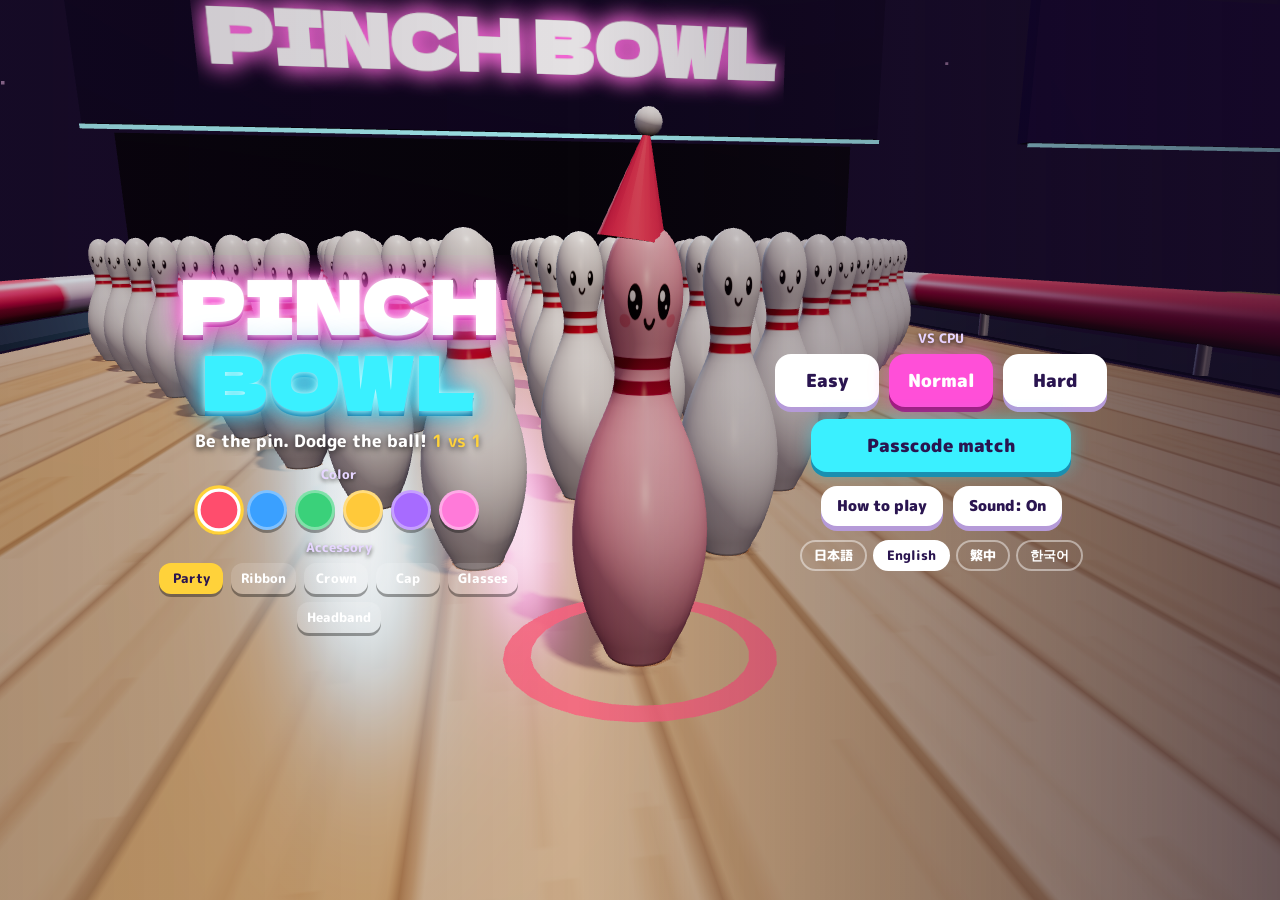
==== adcheck.html @ 15f8d1b8 "広告の確認用ページ（見本・公開はしない） Co-Authored-By: Claude Opus 5.5 <noreply@anthropic.com> Claude-Session: https:/" ====
<!doctype html>
<html lang="ja">
<head>
<!-- Google tag (gtag.js) -->
<script async src="https://www.googletagmanager.com/gtag/js?id=G-5RB6XMN0QR"></script>
<script>
  window.dataLayer = window.dataLayer || [];
  function gtag(){dataLayer.push(arguments);}
  gtag('js', new Date());
  gtag('config', 'G-5RB6XMN0QR');
</script>
<meta charset="utf-8">
<meta name="viewport" content="width=device-width,initial-scale=1,maximum-scale=1,user-scalable=no,viewport-fit=cover">
<title>ピンチボウル</title>
<meta name="description" content="ボウリングのピンになって、球をよけろ！ 投げる番とよける番を交代する1対1。ピンがたくさん残った方が勝ち。">
<meta name="theme-color" content="#160b26">
<meta property="og:title" content="ピンチボウル">
<meta property="og:description" content="ボウリングのピンになって、球をよけろ！ 1対1">
<meta name="apple-mobile-web-app-capable" content="yes">
<link rel="manifest" href="manifest.json">
<link rel="icon" href="icons/icon-192.png">
<link rel="apple-touch-icon" href="icons/apple-touch-icon.png">
<link rel="preconnect" href="https://fonts.googleapis.com">
<link rel="preconnect" href="https://fonts.gstatic.com" crossorigin>
<link href="https://fonts.googleapis.com/css2?family=Dela+Gothic+One&family=M+PLUS+Rounded+1c:wght@500;800;900&display=swap" rel="stylesheet">
<link rel="stylesheet" href="css/style.css">
<!-- nasubi-track: 結果画面とXへの投稿の回数を記録（ゲームの動きには影響しない） -->
<script>(function(){try{var G="pinchbowl",IDS=["s-result"];
function ev(n){try{if(typeof gtag==='function')gtag('event',n,{game:G});}catch(e){}}
var o=window.open;window.open=function(u){try{if(/intent\/(post|tweet)/.test(String(u)))ev('x_share');}catch(e){}return o.apply(window,arguments);};
if(!IDS.length)return;
function vis(e){if(!e||!e.isConnected||e.closest('[hidden]'))return false;var r=e.getBoundingClientRect();if(r.width<1||r.height<1)return false;for(var n=e;n&&n.nodeType===1;n=n.parentElement){var s=getComputedStyle(n);if(s.display==='none'||s.visibility==='hidden'||parseFloat(s.opacity)<0.05)return false;}return true;}
var was={};setInterval(function(){try{var any=false;for(var i=0;i<IDS.length;i++){if(vis(document.getElementById(IDS[i])))any=true;}if(any&&!was.v)ev('result_view');was.v=any;}catch(e){}},700);
}catch(e){}})();</script>
<meta name="robots" content="noindex">
<!-- nasubi-ad: 結果画面の決めた場所のいちばん下に広告の帯を1つだけ出す（遊んでいる最中は出さない・ボタンに重ねない） -->
<script>(function(){try{var C=[{"a": "#s-result .card", "v": "#s-result"}],AD='https://nasubi-no-oniwa.github.io/ad/';
if(/[?&]noad=1/.test(location.search))return;
var ifr=null,boxes=[];
function vis(e){if(!e||!e.isConnected||e.closest('[hidden]'))return false;var r=e.getBoundingClientRect();if(r.width<1||r.height<1)return false;for(var n=e;n&&n.nodeType===1;n=n.parentElement){var s=getComputedStyle(n);if(s.display==='none'||s.visibility==='hidden'||parseFloat(s.opacity)<0.05)return false;}return true;}
function mk(){var b=document.createElement('div');b.className='nsb-ad';b.style.cssText='display:block;width:320px;max-width:100%;height:50px;margin:12px auto 0;overflow:hidden;flex:0 0 auto;';return b;}
function place(){for(var i=0;i<C.length;i++){var a=document.querySelector(C[i].a);if(!a)continue;var b=boxes[i]||(boxes[i]=mk());if(b.parentNode!==a)a.appendChild(b);}}
function tick(){try{place();for(var i=0;i<C.length;i++){var v=document.querySelector(C[i].v),b=boxes[i];if(b&&vis(v)&&vis(b)){if(!ifr){ifr=document.createElement('iframe');ifr.title='ad';ifr.setAttribute('scrolling','no');ifr.width=320;ifr.height=50;ifr.style.cssText='border:0;width:320px;height:50px;display:block;max-width:100%';ifr.src=AD;}if(ifr.parentNode!==b)b.appendChild(ifr);return;}}}catch(_){}}
function go(){place();try{new MutationObserver(place).observe(document.body,{childList:true,subtree:true});}catch(_){}setInterval(tick,700);}
if(document.body)go();else document.addEventListener('DOMContentLoaded',go);
}catch(e){}})();</script>
</head>
<body>
<div id="view"></div>

<!-- タイトル -->
<div class="screen active" id="s-title">
  <div class="title-box">
    <div class="tcol">
      <div class="logo"><span class="l1" data-i="l1">ピンチ</span><span class="l2" data-i="l2">ボウル</span></div>
      <div class="sub" data-ih="sub">ピンになって、球をよけろ！ <b>1対1</b></div>
      <div class="sel"><div class="lbl" data-i="color">いろ</div><div class="row" id="col-row"></div></div>
      <div class="sel"><div class="lbl" data-i="deco">かざり</div><div class="row" id="hat-row"></div></div>
    </div>
    <div class="tcol">
      <div class="lbl" data-i="vs_cpu">CPUとたいせん</div>
      <div class="lv-row">
        <button class="btn lv" data-lv="easy" data-i="lv_easy">かんたん</button>
        <button class="btn lv hot" data-lv="normal" data-i="lv_normal">ふつう</button>
        <button class="btn lv" data-lv="hard" data-i="lv_hard">むずかしい</button>
      </div>
      <button class="btn on-btn" id="btn-online" data-i="online2">あいことば対戦</button>
      <div class="row2">
        <button class="btn sm" id="btn-howto" data-i="howto">あそびかた</button>
        <button class="btn sm" id="btn-snd"><span data-i="snd">音：</span><span id="snd-name">あり</span></button>
      </div>
      <div class="langs" role="group" aria-label="Language"><button type="button" data-lang="ja">日本語</button><button type="button" data-lang="en">English</button><button type="button" data-lang="zh">繁中</button><button type="button" data-lang="ko">한국어</button></div>
    </div>
  </div>
</div>

<!-- あいことば対戦 -->
<div class="screen" id="s-online">
  <div class="title-box">
    <div class="card on-card">
      <h2 data-i="online2">あいことば対戦</h2>
      <div id="on-form">
        <p class="note" data-i="on_note">同じ「あいことば」を入れた人と1対1。3人目からは観戦になります。</p>
        <label class="fld"><span data-i="name">なまえ</span><input id="in-name" maxlength="8" placeholder="8文字まで" data-ip="ph_name"></label>
        <label class="fld"><span data-i="passcode">あいことば</span><input id="in-code" maxlength="20" placeholder="例：ストライク" data-ip="ex_code"></label>
        <button class="btn hot" id="btn-join" data-i="join2">入る</button>
      </div>
      <div id="on-wait" class="hide">
        <p class="big-note" id="on-msg" data-i="waiting">あいてを待っています…</p>
        <p class="note" id="on-people"></p>
      </div>
      <p class="err" id="on-err"></p>
      <button class="btn sm" id="btn-on-back" data-i="back">もどる</button>
    </div>
  </div>
</div>

<!-- あそびかた -->
<div class="screen" id="s-howto">
  <div class="title-box">
    <div class="card how">
      <h2 data-i="howto">あそびかた</h2>
      <ol>
        <li data-ih="h1"><b>100本のピンのうち、1本があなた。</b>はじめに自分になるピンをえらびます。</li>
        <li data-ih="h2">「投げる番」と「よける番」を<b>3回ずつ</b>交代。最後に<b>ピンがたくさん残っていた方が勝ち</b>。</li>
        <li data-ih="h3"><b>よける番：</b>左がわをさわってスティックで動く（ジャンプはできない）。動いてほかのピンにぶつかると、そのピンも倒れてしまう。</li>
        <li data-ih="h4">ピンにたくさん当たって<b class="blue">青く光った球</b>は、ぶつかれば<b>止められる</b>。<b class="red">赤い球</b>に当たると<b>ふっとんで、その場で負け！</b></li>
        <li data-ih="h5"><b>前の方のピンをえらぶとボーナス</b>（前から5列：＋15本、6〜10列：＋8本）。最後まで生き残ったら足されます。</li>
        <li data-ih="h6"><b>投げる番：</b>左右にドラッグで位置、<b>上にスワイプ</b>で投げる。速くスワイプすると速い球、指を曲げるとカーブ。横のガードレールで<b>はね返り</b>もねらえます。「＋バンパー」で、1投に1本<b>はね返り用のバンパー</b>を好きな場所・向きに置けます（相手にも見えます）。</li>
      </ol>
      <p class="note" data-i="pc_note">PC：よける＝WASD／矢印　投げる＝マウスでスワイプ（キーボードなら ←→で位置、Q/Eでカーブ、スペース長押しで投げる）</p>
      <p class="credit" data-i="credit">素材：Kenney「Impact Sounds」（CC0）　音楽：自作</p>
      <button class="btn" id="btn-how-back" data-i="back">もどる</button>
    </div>
  </div>
</div>

<!-- 試合の表示 -->
<div id="hud" class="hide">
  <div class="topbar">
    <div class="pl" id="pl0"><i class="dot"></i><span class="nm"></span><b class="cnt">100</b><em class="bn"></em></div>
    <div class="mid"><div class="tn" id="tn"></div><div class="ph" id="ph"></div><div class="tbar"><i id="tbar"></i></div></div>
    <div class="pl r" id="pl1"><em class="bn"></em><b class="cnt">100</b><span class="nm"></span><i class="dot"></i></div>
  </div>
  <button class="btn ic ui" id="btn-pause">Ⅱ</button>
  <button class="btn ic ui" id="btn-cam" data-i="cam">視点</button>
  <div class="hint" id="hint"></div>
  <div class="banner" id="banner"></div>
  <div class="spd" id="spd"><b id="spd-v"></b><span data-i="speed">はやさ</span></div>
  <div class="kbar ui" id="kbar"><i id="kbar-i"></i></div>
  <button class="btn sm ui" id="btn-auto" data-i="auto">おまかせ</button>
  <div class="watch-tag" id="watch-tag" data-i="watching">観戦中</div>
  <canvas id="mini" width="120" height="200"></canvas>
  <div class="bump-ui ui" id="bump-ui">
    <button class="btn sm" id="btn-bump" data-i="bumper">＋ バンパー</button>
    <div class="bump-edit" id="bump-edit"><button class="btn sm" id="btn-rot" data-i="rot">↻ まわす</button><button class="btn sm" id="btn-bdel" data-i="bdel">とる</button><button class="btn sm hot" id="btn-bok">OK</button></div>
  </div>
  <div class="toasts" id="toasts"></div>
</div>
<div id="stick"><div id="knob"></div></div>

<!-- 一時停止 -->
<div class="screen" id="s-pause">
  <div class="title-box"><div class="card"><h2 data-i="pause_t">ひと休み</h2>
    <button class="btn hot" id="btn-resume" data-i="resume">つづける</button>
    <button class="btn" id="btn-quit" data-i="to_title">タイトルへ</button>
  </div></div>
</div>

<!-- 結果 -->
<div class="screen" id="s-result">
  <div class="title-box"><div class="card res">
    <div class="res-t" id="res-t"></div>
    <div class="res-why" id="res-why"></div>
    <div class="res-sc"><div class="rs" id="rs0"></div><div class="vs">VS</div><div class="rs" id="rs1"></div></div>
    <div class="row2">
      <button class="btn hot" id="btn-again" data-i="again">もう一回</button>
      <button class="btn" id="btn-title" data-i="to_title">タイトルへ</button>
    </div>
    <p class="note" id="res-note"></p>
  </div></div>
</div>

<div class="loading" id="loading" data-i="loading">よみこみ中…</div>

<script src="js/i18n.js"></script>
<script src="lib/three.min.js"></script>
<script src="lib/cannon.min.js"></script>
<script src="js/firebase-config.js"></script>
<script src="js/config.js"></script>
<script src="js/sound.js"></script>
<script src="js/phys.js"></script>
<script src="js/cpu.js"></script>
<script src="js/render.js"></script>
<script src="js/input.js"></script>
<script src="js/online.js"></script>
<script src="js/main.js"></script>
</body>
</html>
---- css/style.css ----
:root { --bg: #160b26; --ink: #2a1550; --pink: #ff4fd8; --cyan: #3af0ff; --yel: #ffd23a; --red: #ff4d6d; --blue: #4ac8ff; --card: #fff8fd; }
* { box-sizing: border-box; -webkit-tap-highlight-color: transparent; }
html, body { margin: 0; height: 100%; overflow: hidden; background: var(--bg); color: #fff; font-family: 'M PLUS Rounded 1c', sans-serif; font-weight: 800; user-select: none; -webkit-user-select: none; touch-action: none; }
#view { position: fixed; inset: 0; }
#view canvas { display: block; width: 100%; height: 100%; }
button { font: inherit; color: inherit; cursor: pointer; }
.hide { display: none !important; }
.screen { position: fixed; inset: 0; display: none; align-items: center; justify-content: center; }
.screen.active { display: flex; }
#s-online, #s-howto, #s-pause, #s-result { background: rgba(22,11,38,.55); backdrop-filter: blur(3px); -webkit-backdrop-filter: blur(3px); }

/* タイトル */
#s-title { background: linear-gradient(90deg, rgba(22,11,38,.15), rgba(22,11,38,.0) 45%, rgba(22,11,38,.55)); }
.title-box { display: grid; grid-template-columns: minmax(0, 1fr) minmax(0, 1fr); gap: clamp(24px, 17vw, 300px); align-items: center; padding: max(12px, env(safe-area-inset-top)) max(16px, env(safe-area-inset-right)) 12px max(16px, env(safe-area-inset-left)); max-width: 1020px; width: 100%; max-height: 100%; overflow-y: auto; text-align: center; }
#s-online .title-box, #s-howto .title-box, #s-pause .title-box, #s-result .title-box { grid-template-columns: 1fr; }
.tcol { min-width: 0; }
@media (max-aspect-ratio: 1/1) { .title-box { grid-template-columns: 1fr; gap: 10px; align-self: end; padding-bottom: max(18px, env(safe-area-inset-bottom)); } #s-title { align-items: flex-end; background: linear-gradient(180deg, rgba(22,11,38,0) 30%, rgba(22,11,38,.7)); } }
.logo { white-space: nowrap; font-family: 'Dela Gothic One', sans-serif; font-size: clamp(34px, min(5.6vw, 12vh), 76px); line-height: 1.05; letter-spacing: .02em; }
.logo span { display: block; }
.logo .l1 { color: #fff; text-shadow: 0 0 6px #fff, 0 0 18px var(--pink), 0 0 36px var(--pink), 0 5px 0 #7a1468; }
.logo .l2 { color: var(--cyan); text-shadow: 0 0 6px #c8fbff, 0 0 18px var(--cyan), 0 0 36px #1a8fd0, 0 5px 0 #145a8a; }
.sub { margin: 10px 0 12px; font-size: 17px; text-shadow: 0 2px 6px rgba(0,0,0,.7); } .sub b { color: var(--yel); }
.lbl { font-size: 13px; color: #e6d6ff; margin-bottom: 6px; text-shadow: 0 2px 4px rgba(0,0,0,.6); }
.sel { margin-top: 8px; }
.row { display: flex; gap: 8px; justify-content: center; flex-wrap: wrap; }
.sw { width: 40px; height: 40px; border-radius: 50%; border: 3px solid rgba(255,255,255,.35); box-shadow: 0 3px 0 rgba(0,0,0,.35); padding: 0; }
.sw.on { border-color: #fff; box-shadow: 0 0 0 3px var(--yel), 0 3px 0 rgba(0,0,0,.35); transform: scale(1.08); }
.hat { border: 0; border-radius: 12px; padding: 6px 10px; font-size: 13px; background: rgba(255,255,255,.14); color: #fff; box-shadow: 0 3px 0 rgba(0,0,0,.35); min-width: 64px; }
.hat.on { background: var(--yel); color: var(--ink); }
.lv-row { display: flex; gap: 10px; justify-content: center; flex-wrap: wrap; margin-bottom: 12px; }
.btn { border: 0; border-radius: 16px; padding: 13px 22px; background: #fff; color: var(--ink); font-size: 18px; font-weight: 900; box-shadow: 0 5px 0 #b59ad8; transition: transform .08s; }
.btn:active { transform: translateY(3px); box-shadow: 0 2px 0 #b59ad8; }
.btn.hot { background: var(--pink); color: #fff; box-shadow: 0 5px 0 #a3187f, 0 0 18px rgba(255,79,216,.55); }
.btn.lv { min-width: 104px; padding: 13px 16px; }
.btn.sm { font-size: 15px; padding: 9px 16px; }
.btn.on-btn { background: var(--cyan); color: var(--ink); box-shadow: 0 5px 0 #1a8fb0, 0 0 18px rgba(58,240,255,.45); min-width: 260px; }
.row2 { display: flex; gap: 10px; justify-content: center; margin-top: 14px; flex-wrap: wrap; }
@media (max-height: 460px) { .logo { font-size: 46px; } .sub { margin: 4px 0 6px; font-size: 14px; } .btn { padding: 9px 16px; font-size: 16px; } .btn.lv { min-width: 92px; } .row2 { margin-top: 10px; } .sw { width: 34px; height: 34px; } .hat { padding: 4px 8px; min-width: 54px; } .btn.on-btn { min-width: 0; } .lv-row { margin-bottom: 8px; } }

/* カード */
.card { background: var(--card); color: var(--ink); border-radius: 22px; padding: 18px 22px; max-width: 520px; width: 100%; margin: 0 auto; box-shadow: 0 0 0 4px rgba(255,79,216,.35), 0 18px 40px rgba(0,0,0,.45); text-align: center; }
.card h2 { margin: 0 0 10px; font-family: 'Dela Gothic One', sans-serif; font-weight: 400; color: #7a1468; }
.card .btn { margin: 4px; }
.note { margin: 6px 0; font-size: 13px; font-weight: 500; color: #554a6a; }
.big-note { font-size: 18px; margin: 10px 0; }
.err { color: #d0103a; font-size: 14px; min-height: 1em; margin: 6px 0; }
.fld { display: flex; flex-direction: column; text-align: left; font-size: 13px; gap: 4px; margin-bottom: 10px; }
.fld input { font: inherit; font-size: 17px; padding: 10px 12px; border-radius: 12px; border: 2px solid #d9c6ef; user-select: text; -webkit-user-select: text; }
#on-form .btn { width: 100%; margin: 4px 0 0; }
.how { max-width: 640px; text-align: left; max-height: calc(100vh - 24px); overflow-y: auto; }
.how h2 { text-align: center; }
.how ol { margin: 0; padding-left: 1.3em; font-size: 14px; font-weight: 500; line-height: 1.6; }
.how li { margin-bottom: 6px; } .how b { font-weight: 900; } .how .blue { color: #1a8fd0; } .how .red { color: #d0103a; }
.how .btn { display: block; margin: 10px auto 0; }
.credit { font-size: 11px; color: #887a9a; margin: 8px 0 0; }

/* HUD */
#hud { position: fixed; inset: 0; pointer-events: none; }
#hud .ui { pointer-events: auto; }
.topbar { position: absolute; top: max(6px, env(safe-area-inset-top)); left: max(10px, env(safe-area-inset-left)); right: max(10px, env(safe-area-inset-right)); display: flex; align-items: flex-start; justify-content: space-between; gap: 8px; }
.pl { display: flex; align-items: center; gap: 8px; background: rgba(22,11,38,.72); border-radius: 999px; padding: 4px 14px 4px 8px; min-width: 0; box-shadow: 0 0 0 2px rgba(255,255,255,.12); margin-left: 52px; }
.pl.r { padding: 4px 8px 4px 14px; margin-left: 0; margin-right: 0; }
.pl .dot { width: 14px; height: 14px; border-radius: 50%; background: #fff; flex: 0 0 auto; box-shadow: 0 0 8px currentColor; }
.pl .nm { font-size: 13px; max-width: 8em; overflow: hidden; text-overflow: ellipsis; white-space: nowrap; }
.pl .cnt { font-family: 'Dela Gothic One', sans-serif; font-weight: 400; font-size: 24px; line-height: 1; font-variant-numeric: tabular-nums; }
.pl .cnt::after { content: '本'; font-family: 'M PLUS Rounded 1c'; font-size: 11px; margin-left: 2px; }
.pl.turn { box-shadow: 0 0 0 2px var(--yel), 0 0 14px rgba(255,210,58,.6); }
.mid { text-align: center; background: rgba(22,11,38,.72); border-radius: 14px; padding: 3px 14px 5px; min-width: 120px; }
.tn { font-size: 11px; opacity: .85; } .ph { font-size: 15px; white-space: nowrap; }
.tbar { height: 4px; background: rgba(255,255,255,.15); border-radius: 2px; margin-top: 3px; overflow: hidden; } .tbar i { display: block; height: 100%; width: 0; background: var(--yel); }
.btn.ic { position: absolute; top: max(6px, env(safe-area-inset-top)); left: max(10px, env(safe-area-inset-left)); width: 44px; height: 40px; padding: 0; font-size: 16px; border-radius: 12px; background: rgba(255,255,255,.88); box-shadow: 0 3px 0 #b59ad8; }
#btn-cam { top: auto; left: auto; bottom: max(14px, env(safe-area-inset-bottom)); right: max(14px, env(safe-area-inset-right)); width: 64px; height: 48px; font-size: 14px; display: none; }
#hud.dodge #btn-cam { display: block; }
.hint { position: absolute; left: 50%; bottom: max(10px, env(safe-area-inset-bottom)); transform: translateX(-50%); background: rgba(22,11,38,.7); padding: 6px 14px; border-radius: 999px; font-size: 13px; white-space: nowrap; max-width: 94vw; overflow: hidden; text-overflow: ellipsis; }
.hint:empty { display: none; }
.banner { position: absolute; left: 0; right: 0; top: 34%; text-align: center; font-family: 'Dela Gothic One', sans-serif; font-size: clamp(30px, 7vw, 64px); color: #fff; text-shadow: 0 0 10px var(--pink), 0 0 26px var(--pink), 0 5px 0 #7a1468; opacity: 0; transform: scale(.8); transition: opacity .2s, transform .25s; white-space: pre-line; line-height: 1.15; }
.banner.show { opacity: 1; transform: scale(1); }
.banner.blue { text-shadow: 0 0 10px var(--cyan), 0 0 26px #1a8fd0, 0 5px 0 #145a8a; }
.banner.yel { color: var(--yel); text-shadow: 0 0 10px #ffb000, 0 0 26px #ff7a00, 0 5px 0 #8a4a00; }
.banner small { display: block; font-family: 'M PLUS Rounded 1c'; font-size: .36em; font-weight: 900; margin-top: 6px; text-shadow: 0 2px 6px rgba(0,0,0,.7); }
.spd { position: absolute; right: max(14px, env(safe-area-inset-right)); top: 64px; text-align: center; background: rgba(22,11,38,.72); border-radius: 14px; padding: 4px 12px; display: none; }
.spd b { display: block; font-family: 'Dela Gothic One'; font-weight: 400; font-size: 22px; color: var(--red); }
.spd span { font-size: 10px; } .spd.ok b { color: var(--blue); }
#hud.roll .spd { display: block; }
.kbar { position: absolute; left: 50%; bottom: 52px; width: 200px; height: 12px; margin-left: -100px; border-radius: 6px; background: rgba(22,11,38,.7); overflow: hidden; display: none; box-shadow: 0 0 0 2px rgba(255,255,255,.3); }
.kbar i { display: block; height: 100%; width: 0; background: linear-gradient(90deg, var(--cyan), var(--yel), var(--red)); }
.kbar.on { display: block; }
#btn-auto { position: absolute; right: max(14px, env(safe-area-inset-right)); bottom: max(14px, env(safe-area-inset-bottom)); display: none; }
#hud.pick #btn-auto { display: block; }
.watch-tag { position: absolute; left: 50%; top: 64px; transform: translateX(-50%); background: rgba(58,240,255,.85); color: var(--ink); padding: 2px 12px; border-radius: 999px; font-size: 12px; display: none; }
#hud.watch .watch-tag { display: block; }
#hud.watch #btn-pause { display: none; }
#stick { position: fixed; width: 124px; height: 124px; margin: -62px 0 0 -62px; border-radius: 50%; background: rgba(255,255,255,.12); box-shadow: inset 0 0 0 3px rgba(255,255,255,.4); display: none; pointer-events: none; }
#stick.on { display: block; }
#knob { position: absolute; left: 50%; top: 50%; width: 56px; height: 56px; border-radius: 50%; background: rgba(255,255,255,.85); transform: translate(-50%,-50%); box-shadow: 0 3px 8px rgba(0,0,0,.4); }

/* 結果 */
.res-t { font-family: 'Dela Gothic One', sans-serif; font-size: 44px; color: #d0103a; }
.res-t.win { color: #e08a00; }
.res-why { font-size: 15px; margin: 2px 0 10px; color: #554a6a; }
.res-sc { display: flex; align-items: center; justify-content: center; gap: 14px; margin-bottom: 8px; }
.rs { min-width: 120px; } .rs .n { font-size: 13px; } .rs .c { font-family: 'Dela Gothic One'; font-size: 40px; line-height: 1.1; } .rs .c small { font-size: 14px; margin-left: 2px; }
.rs .ls { display: flex; gap: 4px; justify-content: center; font-size: 11px; color: #776a8a; }
.vs { font-family: 'Dela Gothic One'; color: #b59ad8; }
.loading { position: fixed; left: 50%; bottom: 12px; transform: translateX(-50%); font-size: 13px; color: #e6d6ff; }
.loading.done { display: none; }

@media (max-width: 560px) { .pl .nm { display: none; } .pl { margin-left: 50px; padding: 4px 10px 4px 8px; } .pl .cnt { font-size: 20px; } .mid { min-width: 0; padding: 3px 8px 5px; } .ph { font-size: 13px; } }
@media (max-aspect-ratio: 1/1) { .logo { font-size: 46px; } .logo span { display: inline; } .sub { margin: 4px 0 6px; } .sel { margin-top: 4px; } .lv-row { margin-bottom: 8px; } .btn { padding: 10px 16px; font-size: 16px; } .btn.lv { min-width: 0; flex: 1; } .lv-row { flex-wrap: nowrap; } .btn.on-btn { min-width: 0; width: 100%; } .row2 { margin-top: 8px; } }

.pl .bn { font-style: normal; font-size: 12px; color: var(--yel); }
.pl .bn:empty { display: none; }
#mini { position: absolute; right: max(10px, env(safe-area-inset-right)); top: 54px; width: 72px; height: 120px; border-radius: 10px; background: rgba(22,11,38,.6); box-shadow: 0 0 0 2px rgba(255,255,255,.18); display: none; }
#hud.mini #mini { display: block; }
.spd { right: auto; left: max(10px, env(safe-area-inset-left)); top: 54px; }
.bump-ui { position: absolute; right: max(12px, env(safe-area-inset-right)); bottom: max(46px, calc(env(safe-area-inset-bottom) + 40px)); display: none; flex-direction: column; align-items: flex-end; gap: 6px; }
#hud.throw .bump-ui { display: flex; }
.bump-edit { display: none; gap: 6px; }
.bump-ui.on .bump-edit { display: flex; } .bump-ui.on #btn-bump { display: none; }
.bump-ui.used #btn-bump { display: none; }
#btn-bump { background: var(--yel); color: var(--ink); box-shadow: 0 4px 0 #b7820a; }
.toasts { position: absolute; left: 50%; top: 22%; transform: translateX(-50%); display: flex; flex-direction: column; align-items: center; gap: 4px; }
.toast { background: rgba(208,16,58,.85); color: #fff; padding: 3px 12px; border-radius: 999px; font-size: 14px; animation: tst 1.4s ease-out forwards; }
.toast.ok { background: rgba(26,143,208,.85); }
@keyframes tst { 0% { opacity: 0; transform: translateY(8px); } 15% { opacity: 1; transform: none; } 75% { opacity: 1; } 100% { opacity: 0; transform: translateY(-10px); } }
.rs .bo { font-size: 12px; color: #776a8a; }

/* ことばの切りかえ */
.langs{display:flex;flex-wrap:wrap;gap:6px;justify-content:center;margin-top:14px}
.langs button{font:800 13px 'M PLUS Rounded 1c',sans-serif;background:transparent;color:#fff;border:2px solid rgba(255,255,255,.45);border-radius:999px;padding:4px 12px;cursor:pointer}
.langs button[aria-pressed="true"]{background:#fff;color:#2a1550;border-color:#fff}

/* ことばごとの組みなおし */
html[data-lang="ko"] .logo, html[data-lang="ko"] .banner, html[data-lang="ko"] .res-t, html[data-lang="ko"] .card h2 { font-family: 'Black Han Sans', 'Dela Gothic One', sans-serif; font-weight: 400; }
html[data-lang="ko"] .logo { letter-spacing: .06em; }
html[data-lang="ko"] .logo .l1 { text-shadow: 0 0 4px var(--pink), 0 0 12px rgba(255,79,216,.7), 0 4px 0 #7a1468; }
html[data-lang="ko"] .logo .l2 { text-shadow: 0 0 4px #1a8fd0, 0 0 12px rgba(58,240,255,.6), 0 4px 0 #145a8a; }
html[data-lang="ko"] .banner { text-shadow: 0 0 6px var(--pink), 0 4px 0 #7a1468; }
html[data-lang="ko"] .banner.blue { text-shadow: 0 0 6px #1a8fd0, 0 4px 0 #145a8a; }
html[data-lang="ko"] .banner.yel { text-shadow: 0 0 6px #ff7a00, 0 4px 0 #8a4a00; }
html[data-lang="en"] .pl .cnt::after { content: ''; margin: 0; }
html[data-lang="zh"] .pl .cnt::after { content: '支'; }
html[data-lang="ko"] .pl .cnt::after { content: '개'; }
html:not([data-lang="ja"]) .banner { font-size: clamp(26px, 6.2vw, 56px); padding: 0 12px; }
html:not([data-lang="ja"]) .hint { font-size: 12px; }
@media (max-width: 560px) { .hint { white-space: normal; text-align: center; width: max-content; max-width: calc(100vw - 110px); left: max(10px, env(safe-area-inset-left)); transform: none; border-radius: 14px; line-height: 1.35; } .rs { min-width: 0; } .res-sc { gap: 8px; } }
@media (max-width: 380px) { .pl { margin-left: 46px; padding: 3px 7px 3px 6px; gap: 5px; } .pl.r { padding: 3px 6px 3px 7px; } .pl .cnt { font-size: 18px; } .mid { padding: 3px 6px 4px; } .ph { font-size: 12px; } .rs .c { font-size: 32px; } }
@media (max-aspect-ratio: 1/1) { html[data-lang="en"] .logo { font-size: clamp(28px, 9.6vw, 46px); } html[data-lang="en"] .logo .l2 { margin-left: .22em; } }
#s-online .title-box, #s-howto .title-box, #s-pause .title-box, #s-result .title-box { grid-template-columns: minmax(0, 1fr); }
.fld input { min-width: 0; width: 100%; }
@media (max-height: 460px) { .langs { margin-top: 8px; } .langs button { padding: 2px 10px; font-size: 12px; } }
/* 上の帯（せまいスマホ）：投げた回数を1行に、左右の札を小さく */
.tn { white-space: nowrap; }
@media (max-width: 380px) {
  .topbar { gap: 4px; }
  .pl { gap: 3px; padding: 3px 6px 3px 5px; margin-left: 44px; } .pl.r { padding: 3px 5px 3px 6px; }
  .pl .dot { width: 10px; height: 10px; }
  .pl .cnt { font-size: 17px; white-space: nowrap; } .pl .cnt::after { font-size: 9px; margin-left: 1px; }
  .pl .bn { font-size: 10px; }
  .tn { font-size: 10px; } .mid { padding: 3px 5px 4px; }
  html:not([data-lang="ja"]) .res-t { font-size: 36px; }
  html:not([data-lang="ja"]) .rs .c small { font-size: 11px; }
  .rs .c { font-size: 28px; }
}
@media (max-width: 560px) { .rs { flex: 1 1 0; } }
.rs .c { white-space: nowrap; }
/* せまいスマホ：説明が2行になるので、バンパーのボタンをその上へ */
@media (max-width: 560px) { .bump-ui { bottom: max(66px, calc(env(safe-area-inset-bottom) + 60px)); } }
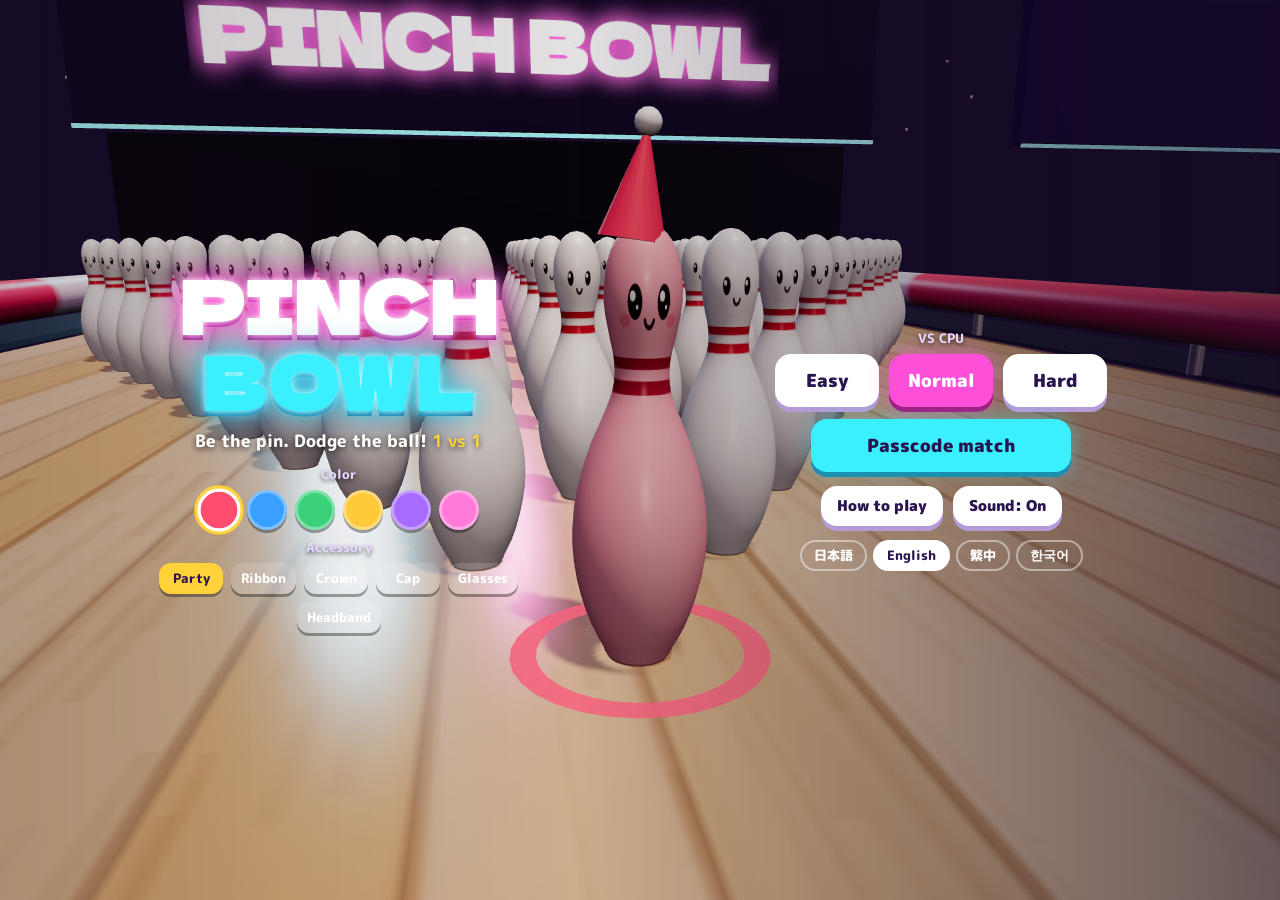
==== commit b7254ccf: "広告の確認用ページ：広告の幅320pxを切らないように Co-Authored-By: Claude Opus 5.5 <noreply@anthropic.com> Claude-Session: " ====
--- a/adcheck.html
+++ b/adcheck.html
@@ -33,14 +33,14 @@
 var was={};setInterval(function(){try{var any=false;for(var i=0;i<IDS.length;i++){if(vis(document.getElementById(IDS[i])))any=true;}if(any&&!was.v)ev('result_view');was.v=any;}catch(e){}},700);
 }catch(e){}})();</script>
 <meta name="robots" content="noindex">
-<!-- nasubi-ad: 結果画面の決めた場所のいちばん下に広告の帯を1つだけ出す（遊んでいる最中は出さない・ボタンに重ねない） -->
+<!-- nasubi-ad: 結果画面の決めた場所のいちばん下に広告の帯を1つだけ出す（遊んでいる最中は出さない・ボタンに重ねない・広告の幅320pxを切らない） -->
 <script>(function(){try{var C=[{"a": "#s-result .card", "v": "#s-result"}],AD='https://nasubi-no-oniwa.github.io/ad/';
 if(/[?&]noad=1/.test(location.search))return;
 var ifr=null,boxes=[];
 function vis(e){if(!e||!e.isConnected||e.closest('[hidden]'))return false;var r=e.getBoundingClientRect();if(r.width<1||r.height<1)return false;for(var n=e;n&&n.nodeType===1;n=n.parentElement){var s=getComputedStyle(n);if(s.display==='none'||s.visibility==='hidden'||parseFloat(s.opacity)<0.05)return false;}return true;}
-function mk(){var b=document.createElement('div');b.className='nsb-ad';b.style.cssText='display:block;width:320px;max-width:100%;height:50px;margin:12px auto 0;overflow:hidden;flex:0 0 auto;';return b;}
+function mk(){var b=document.createElement('div');b.className='nsb-ad';b.style.cssText='display:block;position:static;float:none;box-sizing:content-box;width:320px;min-width:320px;max-width:none;height:50px;margin:12px calc((100% - 320px) / 2) 0;padding:0;border:0;background:none;box-shadow:none;border-radius:0;transform:none;overflow:hidden;flex:0 0 auto;align-self:center;';return b;}
 function place(){for(var i=0;i<C.length;i++){var a=document.querySelector(C[i].a);if(!a)continue;var b=boxes[i]||(boxes[i]=mk());if(b.parentNode!==a)a.appendChild(b);}}
-function tick(){try{place();for(var i=0;i<C.length;i++){var v=document.querySelector(C[i].v),b=boxes[i];if(b&&vis(v)&&vis(b)){if(!ifr){ifr=document.createElement('iframe');ifr.title='ad';ifr.setAttribute('scrolling','no');ifr.width=320;ifr.height=50;ifr.style.cssText='border:0;width:320px;height:50px;display:block;max-width:100%';ifr.src=AD;}if(ifr.parentNode!==b)b.appendChild(ifr);return;}}}catch(_){}}
+function tick(){try{place();for(var i=0;i<C.length;i++){var v=document.querySelector(C[i].v),b=boxes[i];if(b&&vis(v)&&vis(b)){if(!ifr){ifr=document.createElement('iframe');ifr.title='ad';ifr.setAttribute('scrolling','no');ifr.width=320;ifr.height=50;ifr.style.cssText='border:0;margin:0;padding:0;width:320px;height:50px;display:block;max-width:none';ifr.src=AD;}if(ifr.parentNode!==b)b.appendChild(ifr);return;}}}catch(_){}}
 function go(){place();try{new MutationObserver(place).observe(document.body,{childList:true,subtree:true});}catch(_){}setInterval(tick,700);}
 if(document.body)go();else document.addEventListener('DOMContentLoaded',go);
 }catch(e){}})();</script>
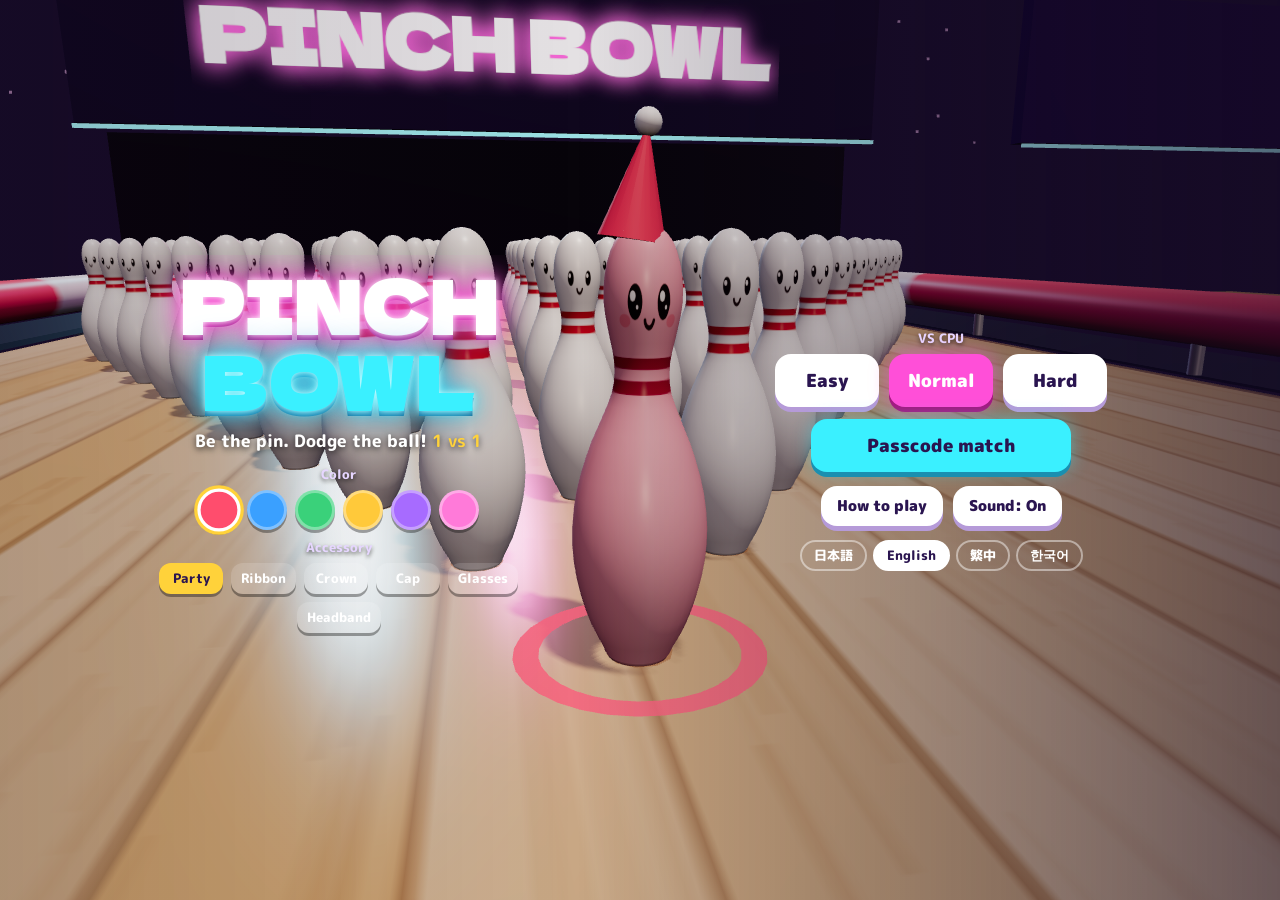
==== commit fcd5f275: "広告の確認用ページ：結果が出て1.2秒たってから広告を見せる版（本番はまだ） Co-Authored-By: Claude Opus 5.5 <noreply@anthropic.com> Claud" ====
--- a/adcheck.html
+++ b/adcheck.html
@@ -32,18 +32,23 @@
 function vis(e){if(!e||!e.isConnected||e.closest('[hidden]'))return false;var r=e.getBoundingClientRect();if(r.width<1||r.height<1)return false;for(var n=e;n&&n.nodeType===1;n=n.parentElement){var s=getComputedStyle(n);if(s.display==='none'||s.visibility==='hidden'||parseFloat(s.opacity)<0.05)return false;}return true;}
 var was={};setInterval(function(){try{var any=false;for(var i=0;i<IDS.length;i++){if(vis(document.getElementById(IDS[i])))any=true;}if(any&&!was.v)ev('result_view');was.v=any;}catch(e){}},700);
 }catch(e){}})();</script>
-<meta name="robots" content="noindex">
-<!-- nasubi-ad: 結果画面の決めた場所のいちばん下に広告の帯を1つだけ出す（遊んでいる最中は出さない・ボタンに重ねない・広告の幅320pxを切らない） -->
-<script>(function(){try{var C=[{"a": "#s-result .card", "v": "#s-result"}],AD='https://nasubi-no-oniwa.github.io/ad/';
+<!-- nasubi-ad: 結果画面の決めた場所に広告の帯を1つだけ出す（遊んでいる最中は出さない・ボタンに重ねない・広告の幅320pxを切らない・結果が出て1.2秒たってから見せる） -->
+<script>(function(){try{var C=[{"a": "#s-result .card", "v": "#s-result"}],AD='https://nasubi-no-oniwa.github.io/ad/',WAIT=1200;
 if(/[?&]noad=1/.test(location.search))return;
-var ifr=null,boxes=[];
+var ifr=null,boxes=[],since=0;
 function vis(e){if(!e||!e.isConnected||e.closest('[hidden]'))return false;var r=e.getBoundingClientRect();if(r.width<1||r.height<1)return false;for(var n=e;n&&n.nodeType===1;n=n.parentElement){var s=getComputedStyle(n);if(s.display==='none'||s.visibility==='hidden'||parseFloat(s.opacity)<0.05)return false;}return true;}
 function mk(){var b=document.createElement('div');b.className='nsb-ad';b.style.cssText='display:block;position:static;float:none;box-sizing:content-box;width:320px;min-width:320px;max-width:none;height:50px;margin:12px calc((100% - 320px) / 2) 0;padding:0;border:0;background:none;box-shadow:none;border-radius:0;transform:none;overflow:hidden;flex:0 0 auto;align-self:center;';return b;}
-function place(){for(var i=0;i<C.length;i++){var a=document.querySelector(C[i].a);if(!a)continue;var b=boxes[i]||(boxes[i]=mk());if(b.parentNode!==a)a.appendChild(b);}}
-function tick(){try{place();for(var i=0;i<C.length;i++){var v=document.querySelector(C[i].v),b=boxes[i];if(b&&vis(v)&&vis(b)){if(!ifr){ifr=document.createElement('iframe');ifr.title='ad';ifr.setAttribute('scrolling','no');ifr.width=320;ifr.height=50;ifr.style.cssText='border:0;margin:0;padding:0;width:320px;height:50px;display:block;max-width:none';ifr.src=AD;}if(ifr.parentNode!==b)b.appendChild(ifr);return;}}}catch(_){}}
-function go(){place();try{new MutationObserver(place).observe(document.body,{childList:true,subtree:true});}catch(_){}setInterval(tick,700);}
+function place(){for(var i=0;i<C.length;i++){var a=document.querySelector(C[i].a);if(!a)continue;var b=boxes[i]||(boxes[i]=mk());if(C[i].p==='first'){if(a.firstElementChild!==b)a.insertBefore(b,a.firstChild);}else if(b.parentNode!==a)a.appendChild(b);}}
+function hide(){if(ifr)ifr.style.visibility='hidden';}
+function tick(){try{place();var k=-1;for(var i=0;i<C.length;i++){var v=document.querySelector(C[i].v),b=boxes[i];if(b&&vis(v)&&vis(b)){k=i;break;}}
+if(k<0){since=0;hide();return;}
+var now=Date.now();if(!since)since=now;if(now-since<WAIT){hide();return;}
+if(!ifr){ifr=document.createElement('iframe');ifr.title='ad';ifr.setAttribute('scrolling','no');ifr.width=320;ifr.height=50;ifr.style.cssText='border:0;margin:0;padding:0;width:320px;height:50px;display:block;max-width:none;visibility:hidden';ifr.src=AD;}
+if(ifr.parentNode!==boxes[k])boxes[k].appendChild(ifr);ifr.style.visibility='visible';}catch(_){}}
+function go(){place();try{new MutationObserver(place).observe(document.body,{childList:true,subtree:true});}catch(_){}setInterval(tick,300);}
 if(document.body)go();else document.addEventListener('DOMContentLoaded',go);
 }catch(e){}})();</script>
+<meta name="robots" content="noindex">
 </head>
 <body>
 <div id="view"></div>
